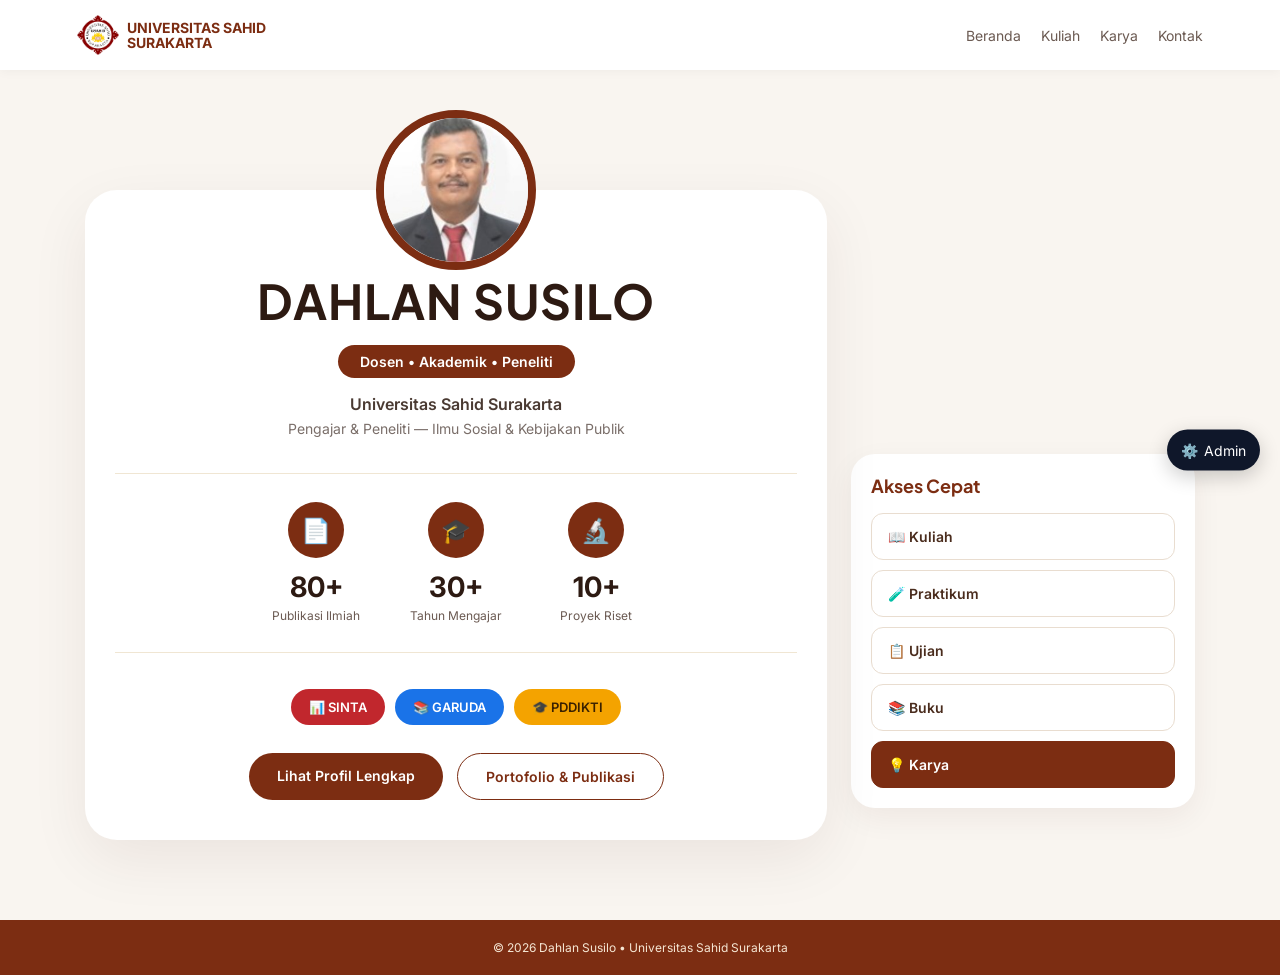
==== index.html @ 4868ad98 "Update index.html" ====
<!DOCTYPE html>
<html lang="id">
<head>
<meta charset="UTF-8"><meta name="viewport" content="width=device-width, initial-scale=1.0">
<title>Dahlan Susilo - Universitas Sahid Surakarta</title>
<link href="https://fonts.googleapis.com/css2?family=Plus+Jakarta+Sans:wght@700&family=Inter:wght@400;600&display=swap" rel="stylesheet">
<style>
*{margin:0;padding:0;box-sizing:border-box}
body{font-family:'Inter',sans-serif;background:#f9f5f0;color:#2d1a12}
header{background:white;padding:14px 6%;display:flex;justify-content:space-between;align-items:center;box-shadow:0 2px 10px rgba(0,0,0,0.04);position:sticky;top:0;z-index:10}
.logo{font-weight:700;color:#7c2d12;display:flex;align-items:center;gap:8px;font-size:14px;line-height:1.1}
nav a{margin-left:20px;text-decoration:none;color:#6b5a52;font-size:14px}
.main-wrap{max-width:1150px;margin:0 auto;display:flex;gap:24px;align-items:flex-end;padding:40px 20px}
.hero{flex:2.2;display:flex;justify-content:center}
.grid-section{flex:0.9;background:white;border-radius:24px;padding:20px;box-shadow:0 10px 30px rgba(60,20,10,0.06);align-self:flex-end;margin-bottom:32px}
.hero-card{background:white;border-radius:32px;max-width:900px;width:100%;padding:60px 30px 40px;text-align:center;box-shadow:0 20px 60px rgba(60,20,10,0.07);position:relative;margin-top:80px}
.avatar-wrap{position:absolute;top:-80px;left:50%;transform:translateX(-50%);width:160px;height:160px;border-radius:50%;border:8px solid #7c2d12;overflow:hidden;background:white}
.avatar-wrap img{width:100%;height:100%;object-fit:cover}
h1{font-family:'Plus Jakarta Sans',sans-serif;font-size:48px;margin-top:20px;letter-spacing:1px}
.badge{display:inline-block;background:#7c2d12;color:white;padding:8px 22px;border-radius:20px;font-size:14px;margin-top:14px;font-weight:600}
.sub{margin-top:16px;color:#4a3a32;font-weight:600}
.desc{margin-top:6px;color:#7a6e69;font-size:14px}
.stats{display:flex;justify-content:center;gap:40px;margin:36px 0;flex-wrap:wrap;border-top:1px solid #f0e6d3;border-bottom:1px solid #f0e6d3;padding:28px 0}
.stat{text-align:center;min-width:100px}
.stat .icon{width:56px;height:56px;background:#7c2d12;color:white;border-radius:50%;display:flex;align-items:center;justify-content:center;margin:0 auto 12px;font-size:24px}
.stat b{font-size:28px;display:block}
.stat span{font-size:12px;color:#6b5a52}
.btns{display:flex;gap:14px;justify-content:center;flex-wrap:wrap}
.btn{padding:14px 28px;border-radius:28px;text-decoration:none;font-weight:600;font-size:14px}
.btn-primary{background:#7c2d12;color:white}
.btn-outline{border:1.5px solid #7c2d12;color:#7c2d12;background:white}
.grid-title{font-family:'Plus Jakarta Sans',sans-serif;font-size:18px;color:#7c2d12;margin-bottom:16px;text-align:left}
.grid{display:flex;flex-direction:column;gap:10px}
.card{background:#fff;border:1px solid #e9ddd0;border-radius:12px;padding:14px 16px;display:flex;align-items:center;gap:12px;text-decoration:none;color:#4a2c1d;transition:.2s;font-size:14px;font-weight:600}
.card:hover{transform:translateX(4px);border-color:#7c2d12;background:#fffaf5}
.profil-links{display:flex;gap:10px;justify-content:center;flex-wrap:wrap;margin-top:20px}
.profil-links a{padding:10px 18px;border-radius:20px;text-decoration:none;font-weight:600;font-size:13px;color:white}
footer{background:#7c2d12;color:#f5e6d3;text-align:center;padding:20px;font-size:12px;margin-top:40px}
.fab-admin{position:fixed;right:20px;top:50%;transform:translateY(-50%);background:#0f172a;color:#fff;padding:12px 14px;border-radius:50px;text-decoration:none;box-shadow:0 6px 20px rgba(0,0,0,.2);font-size:14px;z-index:99;display:flex;align-items:center;gap:6px}
@media(max-width:900px){
  .main-wrap{flex-direction:column;align-items:stretch}
  .grid-section{position:static;width:100%;margin-bottom:0;align-self:stretch}
  .grid{flex-direction:row;flex-wrap:wrap;justify-content:center}
  .card{width:130px;flex-direction:column;justify-content:center;height:90px;padding:0}
  .grid-title{text-align:center}
}
</style>
</head>
<body>
<header>
<div class="logo"><img src="logo-usahidsolo.png" style="width:42px;height:42px;object-fit:contain"> UNIVERSITAS SAHID<br>SURAKARTA</div>
<nav><a href="#">Beranda</a><a href="#kuliah">Kuliah</a><a href="#karya">Karya</a><a href="#kontak">Kontak</a></nav>
</header>

<div class="main-wrap">
  <div class="hero">
    <div class="hero-card">
      <div class="avatar-wrap"><img src="Foto 11 KB.jpeg" alt="Dahlan Susilo"></div>
      <h1>DAHLAN SUSILO</h1>
      <div class="badge">Dosen • Akademik • Peneliti</div>
      <div class="sub">Universitas Sahid Surakarta</div>
      <div class="desc">Pengajar & Peneliti — Ilmu Sosial & Kebijakan Publik</div>
      <div class="stats">
        <div class="stat"><div class="icon">📄</div><b>80+</b><span>Publikasi Ilmiah</span></div>
        <div class="stat"><div class="icon">🎓</div><b>30+</b><span>Tahun Mengajar</span></div>
        <div class="stat"><div class="icon">🔬</div><b>10+</b><span>Proyek Riset</span></div>
      </div>
      <div class="profil-links">
        <a href="https://sinta.kemdiktisaintek.go.id/authors/profile/6087970" target="_blank" style="background:#c1272d">📊 SINTA</a>
        <a href="https://garuda.kemdiktisaintek.go.id/author/view/396457" target="_blank" style="background:#1a73e8">📚 GARUDA</a>
        <a href="https://pddikti.kemdiktisaintek.go.id/detail-dosen/8JJGH4nUkx77lEu-8eZp4G6if-hBGJ90Ny4Do1gKFwGxXt9QH8oThUA7_aomZD0_LpARoA==" target="_blank" style="background:#f4a300;color:#3a2100">🎓 PDDIKTI</a>
      </div>
      <div class="btns" style="margin-top:28px">
        <a class="btn btn-primary" href="#kuliah">Lihat Profil Lengkap</a>
        <a class="btn btn-outline" href="#karya">Portofolio & Publikasi</a>
      </div>
    </div>
  </div>

  <div class="grid-section">
    <h2 class="grid-title">Akses Cepat</h2>
    <div class="grid">
      <a class="card" href="kuliah/">📖 Kuliah</a>
      <a class="card" href="praktikum/">🧪 Praktikum</a>
      <a class="card" href="ujian/">📋 Ujian</a>
      <a class="card" href="buku/">📚 Buku</a>
      <a class="card" href="karya/" style="background:#7c2d12;color:white;border-color:#7c2d12">💡 Karya</a>
    </div>
  </div>
</div>

<a href="buku/admin.html" class="fab-admin">⚙️ <span>Admin</span></a>
<footer>© 2026 Dahlan Susilo • Universitas Sahid Surakarta</footer>
</body>
</html>
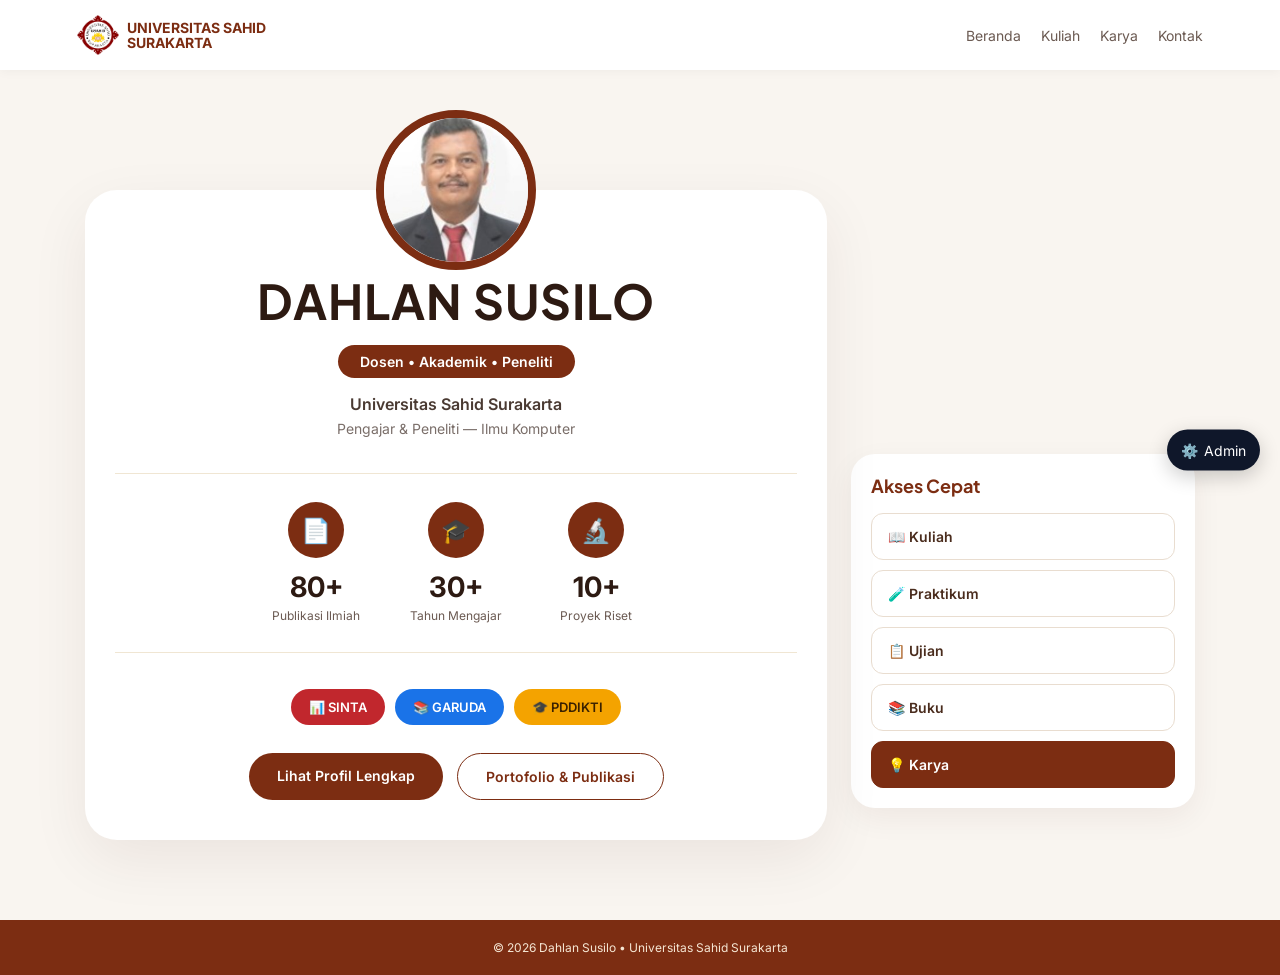
==== commit ffb3d2a2: "Update index.html" ====
--- a/index.html
+++ b/index.html
@@ -59,7 +59,7 @@
       <h1>DAHLAN SUSILO</h1>
       <div class="badge">Dosen • Akademik • Peneliti</div>
       <div class="sub">Universitas Sahid Surakarta</div>
-      <div class="desc">Pengajar & Peneliti — Ilmu Sosial & Kebijakan Publik</div>
+      <div class="desc">Pengajar & Peneliti — Ilmu Komputer</div>
       <div class="stats">
         <div class="stat"><div class="icon">📄</div><b>80+</b><span>Publikasi Ilmiah</span></div>
         <div class="stat"><div class="icon">🎓</div><b>30+</b><span>Tahun Mengajar</span></div>
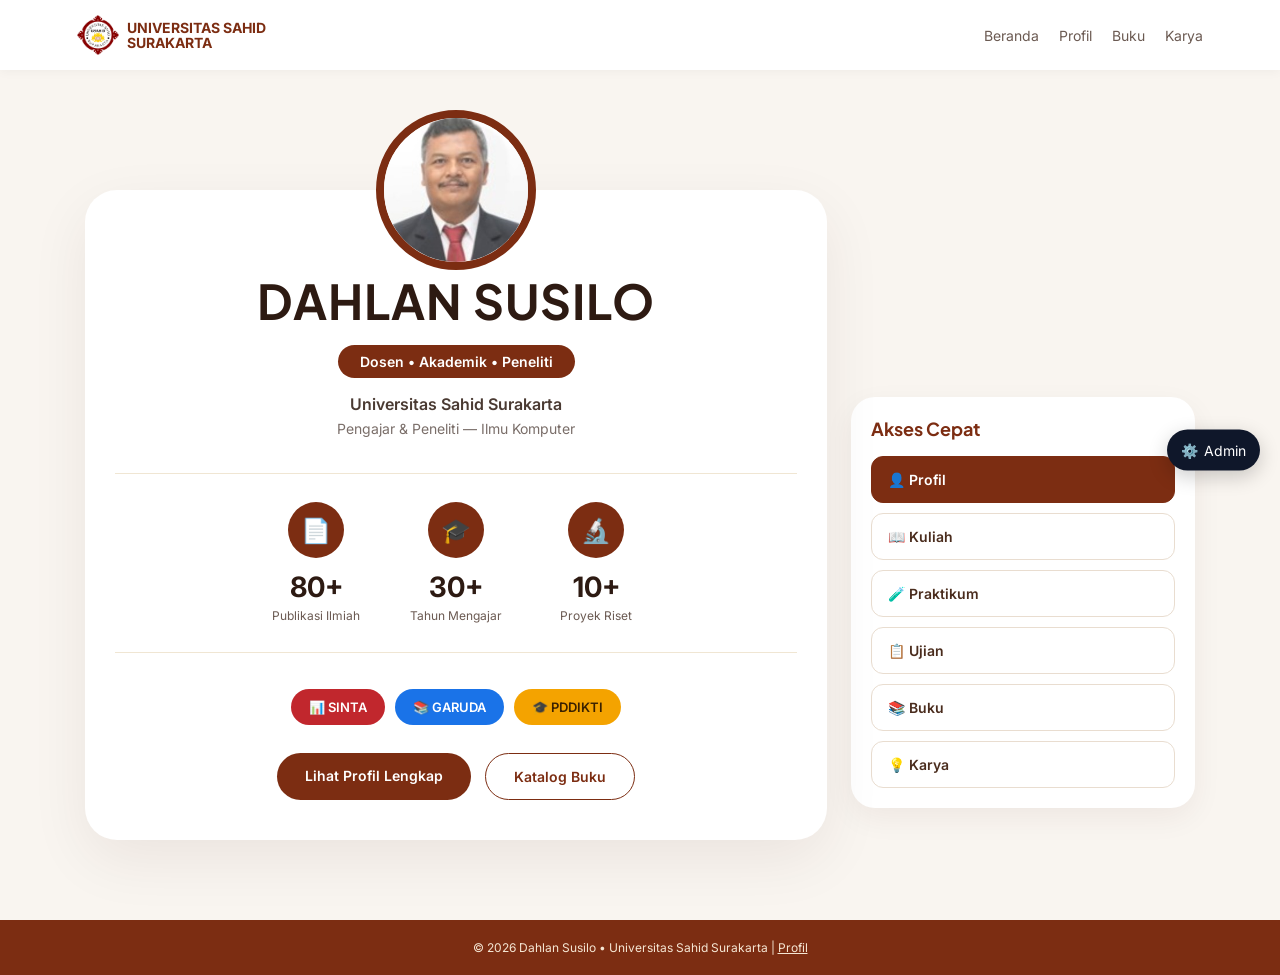
==== commit 37e1d15d: "Update index.html" ====
--- a/index.html
+++ b/index.html
@@ -49,7 +49,7 @@
 <body>
 <header>
 <div class="logo"><img src="logo-usahidsolo.png" style="width:42px;height:42px;object-fit:contain"> UNIVERSITAS SAHID<br>SURAKARTA</div>
-<nav><a href="#">Beranda</a><a href="#kuliah">Kuliah</a><a href="#karya">Karya</a><a href="#kontak">Kontak</a></nav>
+<nav><a href="index.html">Beranda</a><a href="profil.html">Profil</a><a href="buku/">Buku</a><a href="#karya">Karya</a></nav>
 </header>
 
 <div class="main-wrap">
@@ -71,8 +71,8 @@
         <a href="https://pddikti.kemdiktisaintek.go.id/detail-dosen/8JJGH4nUkx77lEu-8eZp4G6if-hBGJ90Ny4Do1gKFwGxXt9QH8oThUA7_aomZD0_LpARoA==" target="_blank" style="background:#f4a300;color:#3a2100">🎓 PDDIKTI</a>
       </div>
       <div class="btns" style="margin-top:28px">
-        <a class="btn btn-primary" href="#kuliah">Lihat Profil Lengkap</a>
-        <a class="btn btn-outline" href="#karya">Portofolio & Publikasi</a>
+        <a class="btn btn-primary" href="profil.html">Lihat Profil Lengkap</a>
+        <a class="btn btn-outline" href="buku/">Katalog Buku</a>
       </div>
     </div>
   </div>
@@ -80,16 +80,17 @@
   <div class="grid-section">
     <h2 class="grid-title">Akses Cepat</h2>
     <div class="grid">
+      <a class="card" href="profil.html" style="background:#7c2d12;color:white;border-color:#7c2d12">👤 Profil</a>
       <a class="card" href="kuliah/">📖 Kuliah</a>
       <a class="card" href="praktikum/">🧪 Praktikum</a>
       <a class="card" href="ujian/">📋 Ujian</a>
       <a class="card" href="buku/">📚 Buku</a>
-      <a class="card" href="karya/" style="background:#7c2d12;color:white;border-color:#7c2d12">💡 Karya</a>
+      <a class="card" href="karya/">💡 Karya</a>
     </div>
   </div>
 </div>
 
 <a href="buku/admin.html" class="fab-admin">⚙️ <span>Admin</span></a>
-<footer>© 2026 Dahlan Susilo • Universitas Sahid Surakarta</footer>
+<footer>© 2026 Dahlan Susilo • Universitas Sahid Surakarta | <a href="profil.html" style="color:#f5e6d3;text-decoration:underline">Profil</a></footer>
 </body>
 </html>
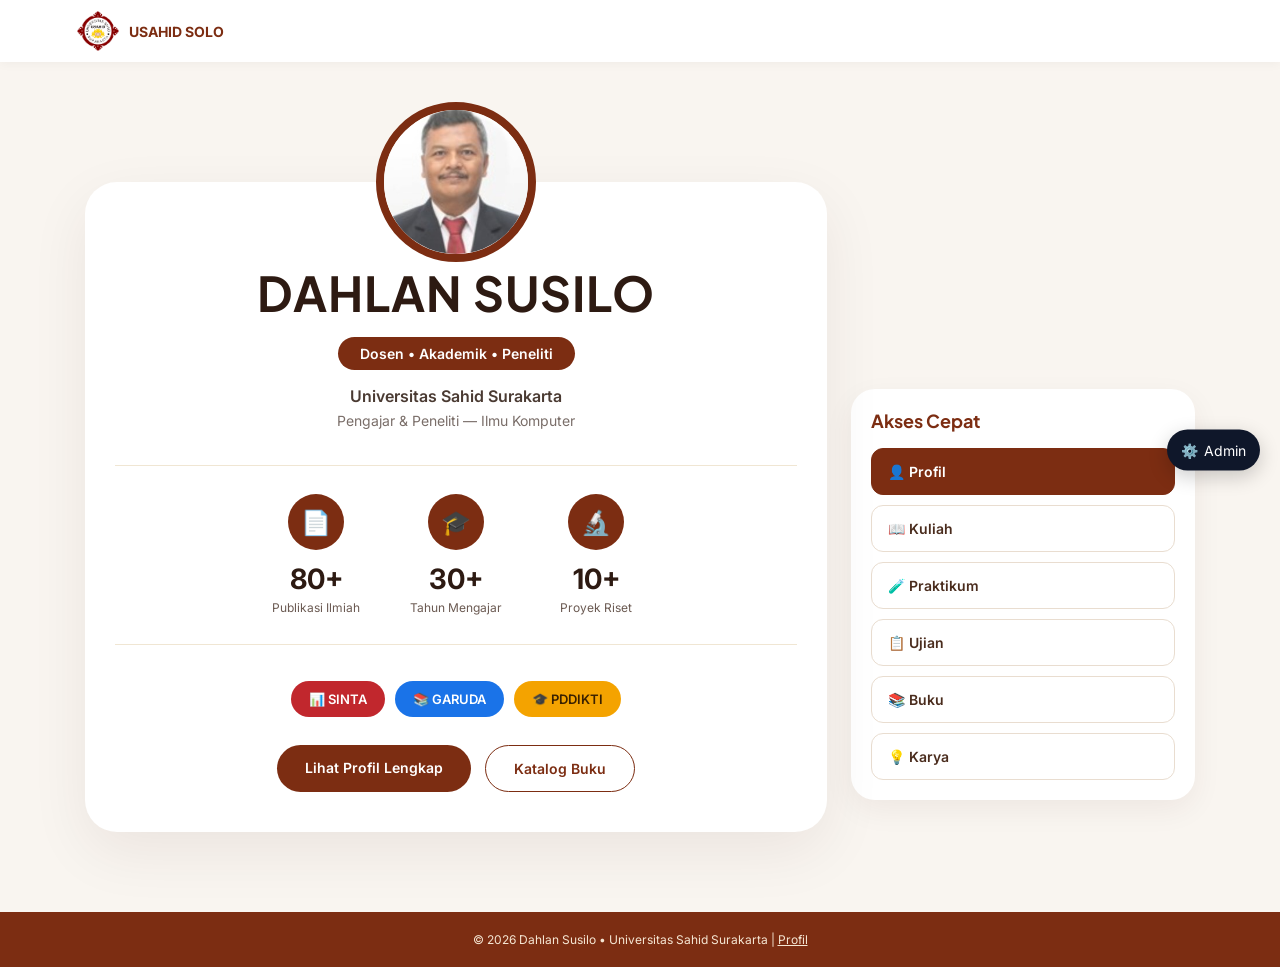
==== commit 2e46d95b: "Update index.html" ====
--- a/index.html
+++ b/index.html
@@ -47,11 +47,16 @@
 </style>
 </head>
 <body>
-<header>
-<div class="logo"><img src="logo-usahidsolo.png" style="width:42px;height:42px;object-fit:contain"> UNIVERSITAS SAHID<br>SURAKARTA</div>
-<nav><a href="index.html">Beranda</a><a href="profil.html">Profil</a><a href="buku/">Buku</a><a href="#karya">Karya</a></nav>
+<header style="background:white;padding:10px 6%;display:flex;justify-content:space-between;align-items:center;box-shadow:0 2px 10px rgba(0,0,0,0.04);position:sticky;top:0;z-index:99">
+  <div style="display:flex;align-items:center;gap:10px;font-weight:700;color:#7c2d12;font-size:14px">
+    <img src="/logo-usahidsolo.png" style="width:42px;height:42px;object-fit:contain"> USAHID SOLO
+  </div>
+  <div style="display:flex;align-items:center;gap:18px">
+    <nav id="autoNav" style="display:flex;gap:20px"></nav>
+    <img id="fotoTop" src="" style="width:38px;height:38px;border-radius:50%;object-fit:cover;border:2px solid #f5e6d3;display:none">
+  </div>
 </header>
-
+<script src="/menu.js"></script>
 <div class="main-wrap">
   <div class="hero">
     <div class="hero-card">
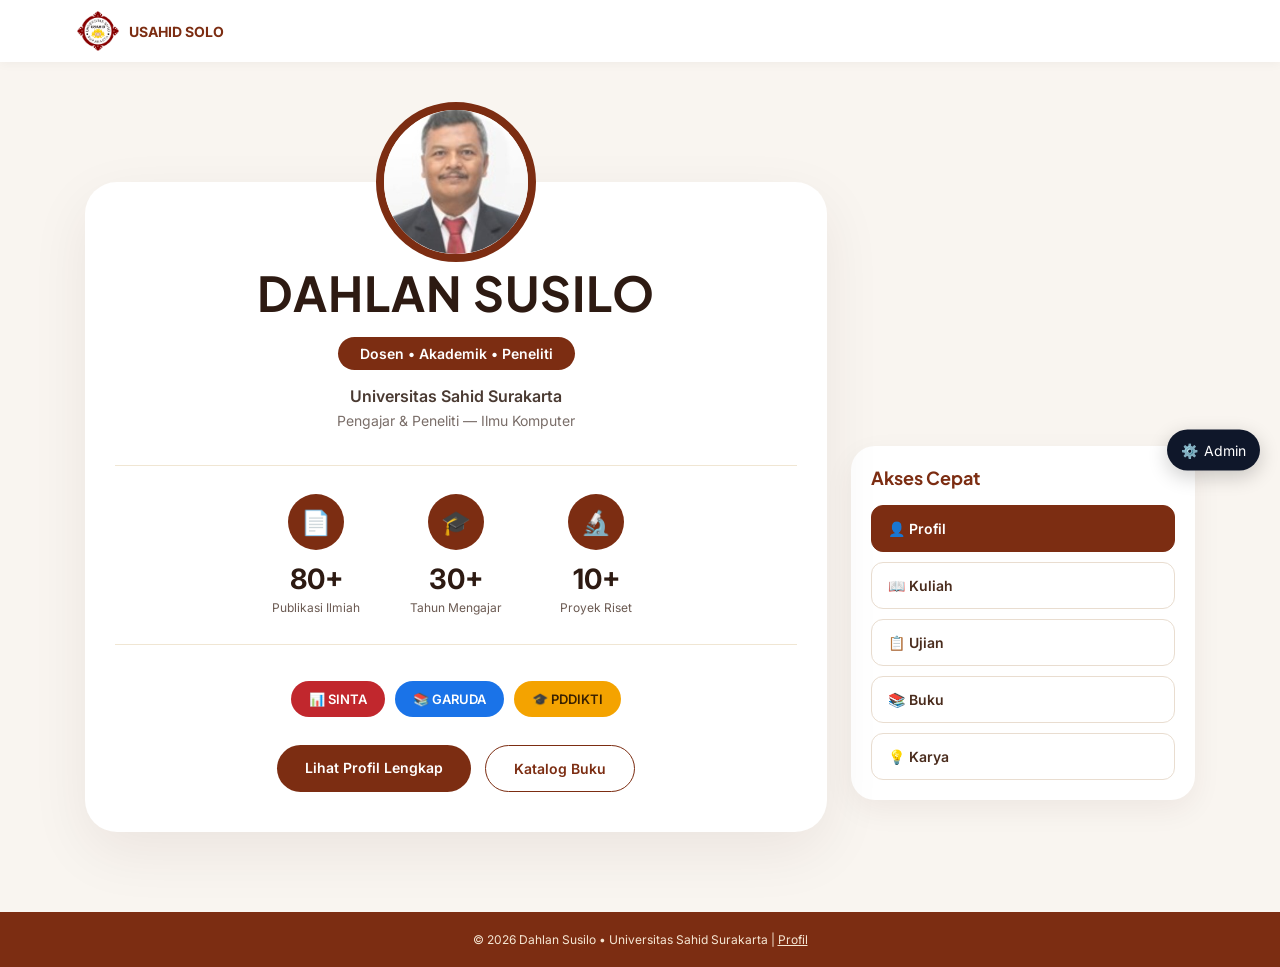
==== commit 5fd04913: "Update index.html" ====
--- a/index.html
+++ b/index.html
@@ -87,8 +87,7 @@
     <div class="grid">
       <a class="card" href="profil.html" style="background:#7c2d12;color:white;border-color:#7c2d12">👤 Profil</a>
       <a class="card" href="kuliah/">📖 Kuliah</a>
-      <a class="card" href="praktikum/">🧪 Praktikum</a>
-      <a class="card" href="ujian/">📋 Ujian</a>
+      <a class="card" href="ujian.html">📋 Ujian</a>
       <a class="card" href="buku/">📚 Buku</a>
       <a class="card" href="karya/">💡 Karya</a>
     </div>
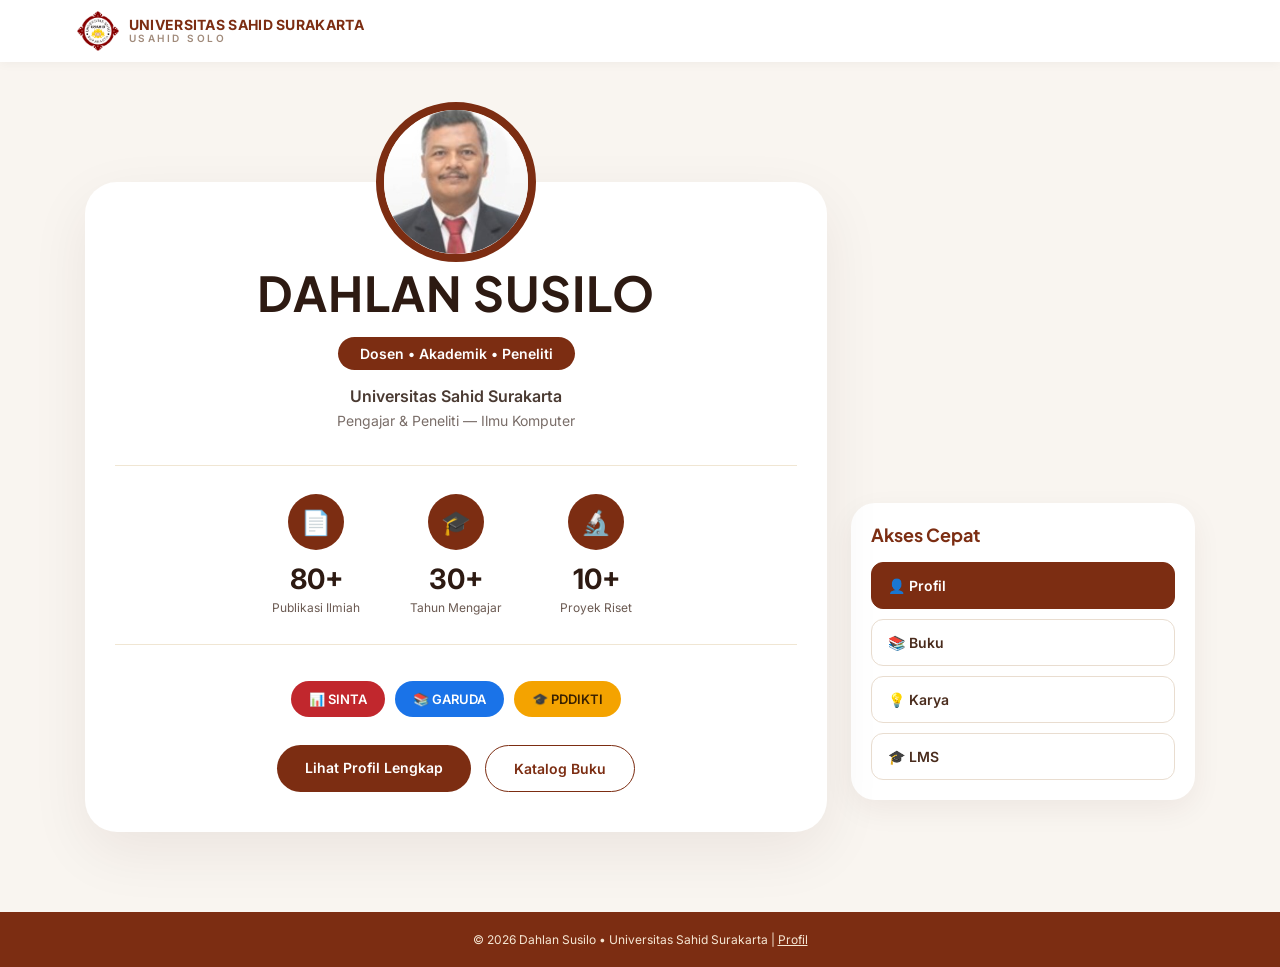
==== commit 2efcb27d: "Update index.html" ====
--- a/index.html
+++ b/index.html
@@ -36,7 +36,6 @@
 .profil-links{display:flex;gap:10px;justify-content:center;flex-wrap:wrap;margin-top:20px}
 .profil-links a{padding:10px 18px;border-radius:20px;text-decoration:none;font-weight:600;font-size:13px;color:white}
 footer{background:#7c2d12;color:#f5e6d3;text-align:center;padding:20px;font-size:12px;margin-top:40px}
-.fab-admin{position:fixed;right:20px;top:50%;transform:translateY(-50%);background:#0f172a;color:#fff;padding:12px 14px;border-radius:50px;text-decoration:none;box-shadow:0 6px 20px rgba(0,0,0,.2);font-size:14px;z-index:99;display:flex;align-items:center;gap:6px}
 @media(max-width:900px){
   .main-wrap{flex-direction:column;align-items:stretch}
   .grid-section{position:static;width:100%;margin-bottom:0;align-self:stretch}
@@ -49,7 +48,11 @@
 <body>
 <header style="background:white;padding:10px 6%;display:flex;justify-content:space-between;align-items:center;box-shadow:0 2px 10px rgba(0,0,0,0.04);position:sticky;top:0;z-index:99">
   <div style="display:flex;align-items:center;gap:10px;font-weight:700;color:#7c2d12;font-size:14px">
-    <img src="/logo-usahidsolo.png" style="width:42px;height:42px;object-fit:contain"> USAHID SOLO
+    <img src="/logo-usahidsolo.png" style="width:42px;height:42px;object-fit:contain">
+    <div style="line-height:1.15">
+      <div style="font-size:14px;letter-spacing:.3px;">UNIVERSITAS SAHID SURAKARTA</div>
+      <div style="font-size:10px;letter-spacing:2.5px;color:#a08a7a;font-weight:600;">USAHID SOLO</div>
+    </div>
   </div>
   <div style="display:flex;align-items:center;gap:18px">
     <nav id="autoNav" style="display:flex;gap:20px"></nav>
@@ -86,15 +89,13 @@
     <h2 class="grid-title">Akses Cepat</h2>
     <div class="grid">
       <a class="card" href="profil.html" style="background:#7c2d12;color:white;border-color:#7c2d12">👤 Profil</a>
-      <a class="card" href="kuliah/">📖 Kuliah</a>
-      <a class="card" href="ujian.html">📋 Ujian</a>
       <a class="card" href="buku/">📚 Buku</a>
       <a class="card" href="karya/">💡 Karya</a>
+      <a class="card" href="kuliah/">🎓 LMS</a>
     </div>
   </div>
 </div>
 
-<a href="buku/admin.html" class="fab-admin">⚙️ <span>Admin</span></a>
 <footer>© 2026 Dahlan Susilo • Universitas Sahid Surakarta | <a href="profil.html" style="color:#f5e6d3;text-decoration:underline">Profil</a></footer>
 </body>
 </html>
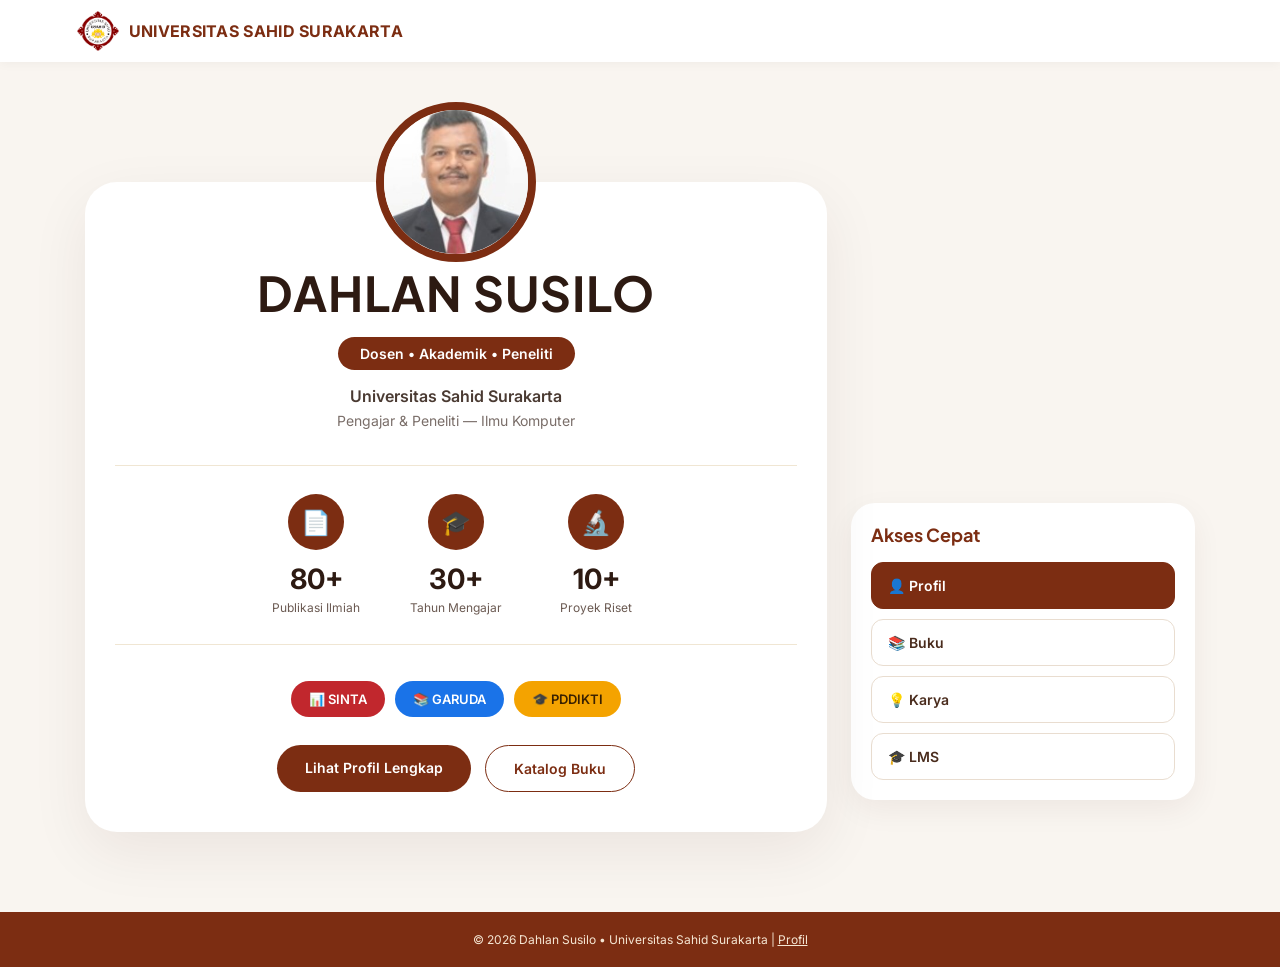
==== commit 81f9af37: "Update index.html" ====
--- a/index.html
+++ b/index.html
@@ -50,8 +50,7 @@
   <div style="display:flex;align-items:center;gap:10px;font-weight:700;color:#7c2d12;font-size:14px">
     <img src="/logo-usahidsolo.png" style="width:42px;height:42px;object-fit:contain">
     <div style="line-height:1.15">
-      <div style="font-size:14px;letter-spacing:.3px;">UNIVERSITAS SAHID SURAKARTA</div>
-      <div style="font-size:10px;letter-spacing:2.5px;color:#a08a7a;font-weight:600;">USAHID SOLO</div>
+      <div style="font-size:16px;letter-spacing:.3px;">UNIVERSITAS SAHID SURAKARTA</div>
     </div>
   </div>
   <div style="display:flex;align-items:center;gap:18px">
